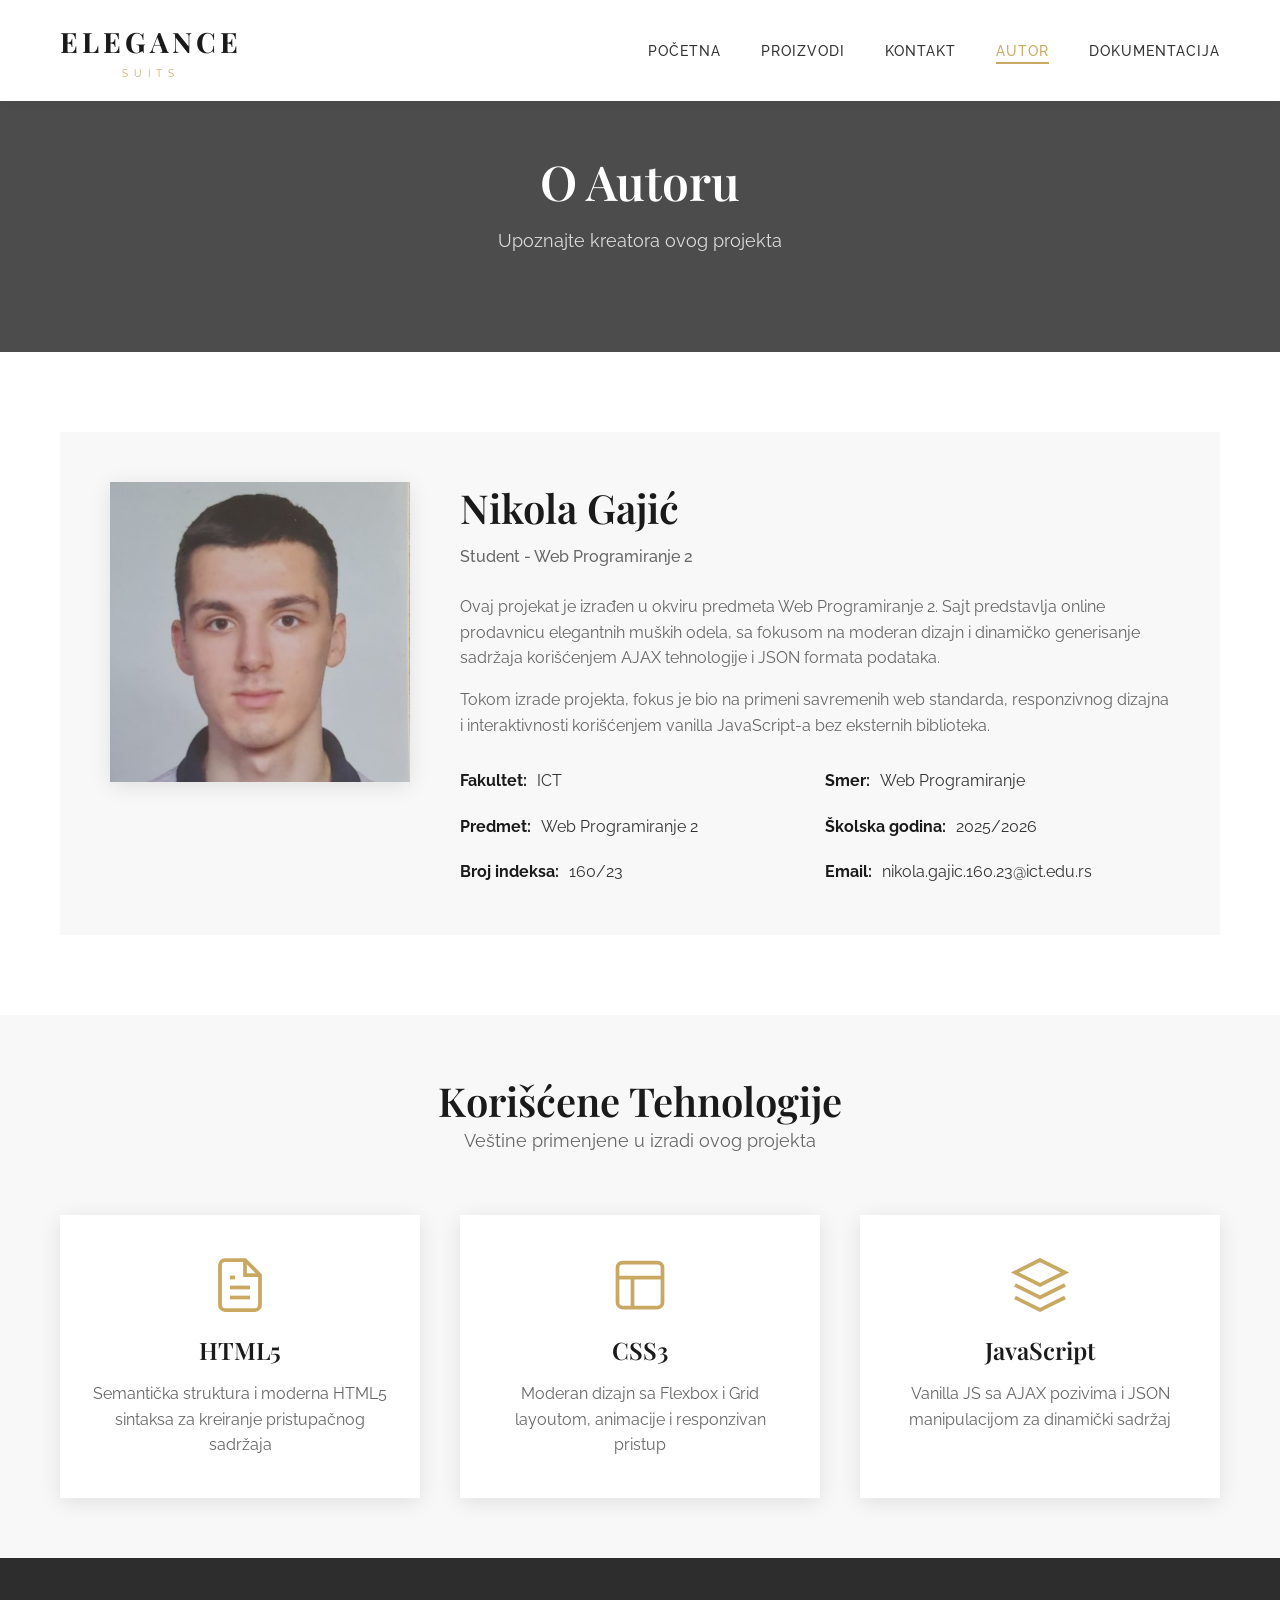
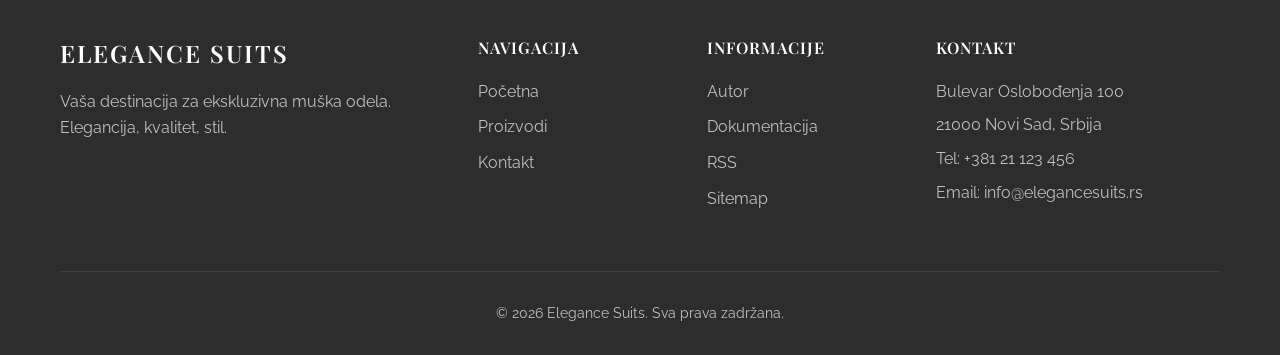
==== autor.html @ 9c0de13b "izmene linkova" ====
<!DOCTYPE html>
<html lang="sr">
<head>
    <meta charset="UTF-8">
    <meta name="viewport" content="width=device-width, initial-scale=1.0">
    <title>O Autoru | Elegance Suits</title>
    <link rel="stylesheet" href="assets/css/style.css">
    <link rel="preconnect" href="https://fonts.googleapis.com">
    <link rel="preconnect" href="https://fonts.gstatic.com" crossorigin>
    <link href="https://fonts.googleapis.com/css2?family=Playfair+Display:wght@400;500;600;700&family=Raleway:wght@300;400;500;600&display=swap" rel="stylesheet">
</head>
<body>
    <!-- Header -->
    <header class="header">
        <div class="container">
            <nav class="navbar">
                <a href="index.html" class="logo">
                    <span class="logo-text">ELEGANCE</span>
                    <span class="logo-subtext">SUITS</span>
                </a>
                <button class="nav-toggle" aria-label="Toggle navigation">
                    <span class="hamburger"></span>
                </button>
                <ul class="nav-menu">
                    <li><a href="https://ngbusiness.github.io/EleganceSuits/index.html" class="nav-link">Početna</a></li>
                    <li><a href="https://ngbusiness.github.io/EleganceSuits/proizvodi.html" class="nav-link">Proizvodi</a></li>
                    <li><a href="https://ngbusiness.github.io/EleganceSuits/kontakt.html" class="nav-link">Kontakt</a></li>
                    <li><a href="https://ngbusiness.github.io/EleganceSuits/autor.html" class="nav-link active">Autor</a></li>
                    <li><a href="Dokumentacija.pdf" class="nav-link">Dokumentacija</a></li>
                </ul>
            </nav>
        </div>
    </header>

    <!-- Page Header -->
    <section class="page-header">
        <h1>O Autoru</h1>
        <p>Upoznajte kreatora ovog projekta</p>
    </section>

    <!-- Author Section -->
    <section class="author-page">
        <div class="container">
            <div class="author-card">
                <div class="author-image">
                    <img src="assets/img/ng23.jpg" alt="Autor projekta">
                </div>
                <div class="author-info">
                    <h2>Nikola Gajić</h2>
                    <p class="author-title">Student - Web Programiranje 2</p>
                    
                    <p>Ovaj projekat je izrađen u okviru predmeta Web Programiranje 2. Sajt predstavlja online prodavnicu elegantnih muških odela, sa fokusom na moderan dizajn i dinamičko generisanje sadržaja korišćenjem AJAX tehnologije i JSON formata podataka.</p>
                    
                    <p>Tokom izrade projekta, fokus je bio na primeni savremenih web standarda, responzivnog dizajna i interaktivnosti korišćenjem vanilla JavaScript-a bez eksternih biblioteka.</p>
                    
                    <div class="author-details">
                        <div class="author-detail-item">
                            <strong>Fakultet:</strong>
                            <span>ICT</span>
                        </div>
                        <div class="author-detail-item">
                            <strong>Smer:</strong>
                            <span>Web Programiranje</span>
                        </div>
                        <div class="author-detail-item">
                            <strong>Predmet:</strong>
                            <span>Web Programiranje 2</span>
                        </div>
                        <div class="author-detail-item">
                            <strong>Školska godina:</strong>
                            <span>2025/2026</span>
                        </div>
                        <div class="author-detail-item">
                            <strong>Broj indeksa:</strong>
                            <span>160/23</span>
                        </div>
                        <div class="author-detail-item">
                            <strong>Email:</strong>
                            <span>nikola.gajic.160.23@ict.edu.rs</span>
                        </div>
                    </div>
                </div>
            </div>
        </div>
    </section>

    <!-- Skills Section -->
    <section class="features" style="padding: 60px 0;">
        <div class="container">
            <div class="section-header">
                <h2>Korišćene Tehnologije</h2>
                <p class="section-subtitle">Veštine primenjene u izradi ovog projekta</p>
            </div>
            <div class="features-grid">
                <div class="feature-card">
                    <div class="feature-icon">
                        <svg xmlns="http://www.w3.org/2000/svg" viewBox="0 0 24 24" fill="none" stroke="currentColor" stroke-width="1.5">
                            <path d="M14 2H6a2 2 0 0 0-2 2v16a2 2 0 0 0 2 2h12a2 2 0 0 0 2-2V8z"></path>
                            <polyline points="14 2 14 8 20 8"></polyline>
                            <line x1="16" y1="13" x2="8" y2="13"></line>
                            <line x1="16" y1="17" x2="8" y2="17"></line>
                            <polyline points="10 9 9 9 8 9"></polyline>
                        </svg>
                    </div>
                    <h3>HTML5</h3>
                    <p>Semantička struktura i moderna HTML5 sintaksa za kreiranje pristupačnog sadržaja</p>
                </div>
                <div class="feature-card">
                    <div class="feature-icon">
                        <svg xmlns="http://www.w3.org/2000/svg" viewBox="0 0 24 24" fill="none" stroke="currentColor" stroke-width="1.5">
                            <rect x="3" y="3" width="18" height="18" rx="2" ry="2"></rect>
                            <line x1="3" y1="9" x2="21" y2="9"></line>
                            <line x1="9" y1="21" x2="9" y2="9"></line>
                        </svg>
                    </div>
                    <h3>CSS3</h3>
                    <p>Moderan dizajn sa Flexbox i Grid layoutom, animacije i responzivan pristup</p>
                </div>
                <div class="feature-card">
                    <div class="feature-icon">
                        <svg xmlns="http://www.w3.org/2000/svg" viewBox="0 0 24 24" fill="none" stroke="currentColor" stroke-width="1.5">
                            <polygon points="12 2 2 7 12 12 22 7 12 2"></polygon>
                            <polyline points="2 17 12 22 22 17"></polyline>
                            <polyline points="2 12 12 17 22 12"></polyline>
                        </svg>
                    </div>
                    <h3>JavaScript</h3>
                    <p>Vanilla JS sa AJAX pozivima i JSON manipulacijom za dinamički sadržaj</p>
                </div>
            </div>
        </div>
    </section>

    <!-- Footer -->
    <footer class="footer">
        <div class="container">
            <div class="footer-grid">
                <div class="footer-col">
                    <h3 class="footer-logo">ELEGANCE SUITS</h3>
                    <p>Vaša destinacija za ekskluzivna muška odela. Elegancija, kvalitet, stil.</p>
                </div>
                <div class="footer-col">
                    <h4>Navigacija</h4>
                    <ul>
                        <li><a href="https://ngbusiness.github.io/EleganceSuits/index.html">Početna</a></li>
                        <li><a href="https://ngbusiness.github.io/EleganceSuits/proizvodi.html">Proizvodi</a></li>
                        <li><a href="https://ngbusiness.github.io/EleganceSuits/kontakt.html">Kontakt</a></li>
                    </ul>
                </div>
                <div class="footer-col">
                    <h4>Informacije</h4>
                    <ul>
                        <li><a href="https://ngbusiness.github.io/EleganceSuits/autor.html">Autor</a></li>
                        <li><a href="Dokumentacija.pdf">Dokumentacija</a></li>
                        <li><a href="https://ngbusiness.github.io/EleganceSuits/rss.xml">RSS</a></li>
                        <li><a href="https://ngbusiness.github.io/EleganceSuits/sitemap.xml">Sitemap</a></li>
                    </ul>
                </div>
                <div class="footer-col">
                    <h4>Kontakt</h4>
                    <p>Bulevar Oslobođenja 100</p>
                    <p>21000 Novi Sad, Srbija</p>
                    <p>Tel: +381 21 123 456</p>
                    <p>Email: info@elegancesuits.rs</p>
                </div>
            </div>
            <div class="footer-bottom">
                <p>&copy; 2026 Elegance Suits. Sva prava zadržana.</p>
            </div>
        </div>
    </footer>

    <script src="js/main.js"></script>
</body>
</html>
---- assets/css/style.css ----
/* CSS promenljive */
:root {
    --color-primary: #1a1a1a;
    --color-secondary: #2d2d2d;
    --color-accent: #c9a961;
    --color-accent-dark: #b8943d;
    --color-text: #333333;
    --color-text-light: #666666;
    --color-white: #ffffff;
    --color-light: #f8f8f8;
    --color-border: #e5e5e5;
    
    --font-heading: 'Playfair Display', serif;
    --font-body: 'Raleway', sans-serif;
    
    --transition: all 0.3s ease;
    --shadow: 0 4px 20px rgba(0, 0, 0, 0.1);
    --shadow-hover: 0 8px 30px rgba(0, 0, 0, 0.15);
}
/* cistac */
* {
    margin: 0;
    padding: 0;
    box-sizing: border-box;
}

html {
    scroll-behavior: smooth;
}

body {
    font-family: var(--font-body);
    font-size: 16px;
    line-height: 1.6;
    color: var(--color-text);
    background-color: var(--color-white);
}

a {
    text-decoration: none;
    color: inherit;
    transition: var(--transition);
}

ul {
    list-style: none;
}

img {
    max-width: 100%;
    height: auto;
    display: block;
}

.container {
    max-width: 1200px;
    margin: 0 auto;
    padding: 0 20px;
}

/* Tipografija */
h1, h2, h3, h4, h5, h6 {
    font-family: var(--font-heading);
    font-weight: 600;
    line-height: 1.3;
    color: var(--color-primary);
}

h1 { font-size: 3rem; }
h2 { font-size: 2.5rem; }
h3 { font-size: 1.5rem; }
h4 { font-size: 1.25rem; }

p {
    margin-bottom: 1rem;
}

.text-center {
    text-align: center;
}

/* Dugmad */
.btn {
    display: inline-block;
    padding: 14px 32px;
    font-family: var(--font-body);
    font-size: 0.875rem;
    font-weight: 500;
    text-transform: uppercase;
    letter-spacing: 1.5px;
    border: none;
    cursor: pointer;
    transition: var(--transition);
}

.btn-primary {
    background-color: var(--color-accent);
    color: var(--color-primary);
}

.btn-primary:hover {
    background-color: var(--color-accent-dark);
}

.btn-outline {
    background-color: transparent;
    color: var(--color-primary);
    border: 2px solid var(--color-primary);
}

.btn-outline:hover {
    background-color: var(--color-primary);
    color: var(--color-white);
}

.btn-white {
    background-color: var(--color-white);
    color: var(--color-primary);
}

.btn-white:hover {
    background-color: var(--color-light);
}

/* 
   HEADER i Navigacija
 */
.header {
    position: fixed;
    top: 0;
    left: 0;
    right: 0;
    z-index: 1000;
    background-color: var(--color-white);
    box-shadow: 0 2px 10px rgba(0, 0, 0, 0.05);
}

.navbar {
    display: flex;
    justify-content: space-between;
    align-items: center;
    padding: 20px 0;
}

.logo {
    display: flex;
    flex-direction: column;
    align-items: center;
}

.logo-text {
    font-family: var(--font-heading);
    font-size: 1.75rem;
    font-weight: 700;
    color: var(--color-primary);
    letter-spacing: 4px;
}

.logo-subtext {
    font-size: 0.65rem;
    letter-spacing: 6px;
    color: var(--color-accent);
    text-transform: uppercase;
}

.nav-menu {
    display: flex;
    gap: 40px;
}

.nav-link {
    font-size: 0.875rem;
    font-weight: 500;
    text-transform: uppercase;
    letter-spacing: 1px;
    color: var(--color-text);
    position: relative;
}

.nav-link::after {
    content: '';
    position: absolute;
    bottom: -5px;
    left: 0;
    width: 0;
    height: 2px;
    background-color: var(--color-accent);
    transition: var(--transition);
}

.nav-link:hover::after,
.nav-link.active::after {
    width: 100%;
}

.nav-link:hover,
.nav-link.active {
    color: var(--color-accent);
}

.nav-toggle {
    display: none;
    background: none;
    border: none;
    cursor: pointer;
    padding: 10px;
}

.hamburger {
    display: block;
    width: 25px;
    height: 2px;
    background-color: var(--color-primary);
    position: relative;
}

.hamburger::before,
.hamburger::after {
    content: '';
    position: absolute;
    width: 25px;
    height: 2px;
    background-color: var(--color-primary);
    left: 0;
    transition: var(--transition);
}

.hamburger::before {
    top: -8px;
}

.hamburger::after {
    bottom: -8px;
}

/* 
   HERO sekcija
*/
.hero {
    height: 100vh;
    min-height: 600px;
    display: flex;
    align-items: center;
    justify-content: center;
    text-align: center;
    position: relative;
    background: url('https://images.unsplash.com/photo-1507679799987-c73779587ccf?w=1920&h=1080&fit=crop') center/cover no-repeat;
}

.hero-overlay {
    position: absolute;
    top: 0;
    left: 0;
    right: 0;
    bottom: 0;
    background: linear-gradient(to bottom, rgba(0, 0, 0, 0.5), rgba(0, 0, 0, 0.7));
}

.hero-content {
    position: relative;
    z-index: 1;
    max-width: 800px;
    padding: 0 20px;
}

.hero-title {
    font-size: 4rem;
    color: var(--color-white);
    margin-bottom: 20px;
    text-shadow: 2px 2px 4px rgba(0, 0, 0, 0.3);
}

.hero-subtitle {
    font-size: 1.25rem;
    color: rgba(255, 255, 255, 0.9);
    margin-bottom: 40px;
    font-weight: 300;
}

/* 
   Ponuda sekcija
*/
.features {
    padding: 80px 0;
    background-color: var(--color-light);
}

.features-grid {
    display: grid;
    grid-template-columns: repeat(3, 1fr);
    gap: 40px;
}

.feature-card {
    text-align: center;
    padding: 40px 30px;
    background-color: var(--color-white);
    box-shadow: var(--shadow);
    transition: var(--transition);
}

.feature-card:hover {
    transform: translateY(-10px);
    box-shadow: var(--shadow-hover);
}

.feature-icon {
    width: 60px;
    height: 60px;
    margin: 0 auto 20px;
    color: var(--color-accent);
}

.feature-icon svg {
    width: 100%;
    height: 100%;
}

.feature-card h3 {
    margin-bottom: 15px;
}

.feature-card p {
    color: var(--color-text-light);
    margin-bottom: 0;
}

/* 
   Headeri sekcije
*/
.section-header {
    text-align: center;
    margin-bottom: 60px;
}

.section-title {
    margin-bottom: 15px;
}

.section-subtitle {
    color: var(--color-text-light);
    font-size: 1.1rem;
}

/* 
   Sekcija proizvoda
 */
.featured-products {
    padding: 100px 0;
}

.products-grid {
    display: grid;
    grid-template-columns: repeat(4, 1fr);
    gap: 30px;
    margin-bottom: 50px;
}

.product-card {
    background-color: var(--color-white);
    box-shadow: var(--shadow);
    transition: var(--transition);
    overflow: hidden;
}

.product-card:hover {
    transform: translateY(-5px);
    box-shadow: var(--shadow-hover);
}

.product-image {
    position: relative;
    overflow: hidden;
    aspect-ratio: 3/4;
}

.product-image img {
    width: 100%;
    height: 100%;
    object-fit: cover;
    transition: var(--transition);
}

.product-card:hover .product-image img {
    transform: scale(1.05);
}

.product-badge {
    position: absolute;
    top: 15px;
    left: 15px;
    background-color: var(--color-accent);
    color: var(--color-primary);
    padding: 5px 12px;
    font-size: 0.75rem;
    font-weight: 600;
    text-transform: uppercase;
    letter-spacing: 1px;
}

.product-info {
    padding: 20px;
    text-align: center;
}

.product-name {
    font-size: 1.1rem;
    margin-bottom: 10px;
}

.product-price {
    font-size: 1.25rem;
    font-weight: 600;
    color: var(--color-accent-dark);
}

.product-price .old-price {
    text-decoration: line-through;
    color: var(--color-text-light);
    font-size: 1rem;
    margin-right: 10px;
}

/* 
   O nama sekcija
 */
.about-section {
    padding: 100px 0;
    background-color: var(--color-light);
}

.about-grid {
    display: grid;
    grid-template-columns: 1fr 1fr;
    gap: 60px;
    align-items: center;
}

.about-image img {
    box-shadow: var(--shadow);
}

.about-content h2 {
    margin-bottom: 25px;
}

.about-content p {
    color: var(--color-text-light);
}

.about-list {
    margin-top: 25px;
}

.about-list li {
    position: relative;
    padding-left: 25px;
    margin-bottom: 12px;
    color: var(--color-text);
}

.about-list li::before {
    content: '';
    position: absolute;
    left: 0;
    top: 8px;
    width: 10px;
    height: 10px;
    background-color: var(--color-accent);
}

/* 
   Novine sekcija 
 */
.newsletter {
    padding: 80px 0;
    background-color: var(--color-primary);
    text-align: center;
}

.newsletter-content h2 {
    color: var(--color-white);
    margin-bottom: 15px;
}

.newsletter-content p {
    color: rgba(255, 255, 255, 0.8);
    margin-bottom: 30px;
}

.newsletter-form {
    display: flex;
    justify-content: center;
    gap: 15px;
    max-width: 500px;
    margin: 0 auto;
}

.newsletter-form input {
    flex: 1;
    padding: 14px 20px;
    border: none;
    font-family: var(--font-body);
    font-size: 0.9rem;
}

.newsletter-form input:focus {
    outline: 2px solid var(--color-accent);
}

/* 
   FOOTER
 */
.footer {
    background-color: var(--color-secondary);
    padding: 80px 0 30px;
    color: rgba(255, 255, 255, 0.7);
}

.footer-grid {
    display: grid;
    grid-template-columns: 2fr 1fr 1fr 1.5fr;
    gap: 40px;
    margin-bottom: 50px;
}

.footer-logo {
    font-family: var(--font-heading);
    font-size: 1.5rem;
    color: var(--color-white);
    margin-bottom: 20px;
    letter-spacing: 2px;
}

.footer-col h4 {
    color: var(--color-white);
    margin-bottom: 20px;
    font-size: 1rem;
    text-transform: uppercase;
    letter-spacing: 1px;
}

.footer-col ul li {
    margin-bottom: 10px;
}

.footer-col ul li a:hover {
    color: var(--color-accent);
}

.footer-col p {
    margin-bottom: 8px;
}

.footer-bottom {
    border-top: 1px solid rgba(255, 255, 255, 0.1);
    padding-top: 30px;
    text-align: center;
}

.footer-bottom p {
    margin-bottom: 0;
    font-size: 0.875rem;
}

/* 
   Stranica proizvodi
    */
.page-header {
    padding: 150px 0 80px;
    background: linear-gradient(to bottom, rgba(0, 0, 0, 0.7), rgba(0, 0, 0, 0.7)),
                url('https://images.unsplash.com/photo-1593030761757-71fae45fa0e7?w=1920&h=600&fit=crop') center/cover no-repeat;
    text-align: center;
}

.page-header h1 {
    color: var(--color-white);
    margin-bottom: 15px;
}

.page-header p {
    color: rgba(255, 255, 255, 0.8);
    font-size: 1.1rem;
}

.products-page {
    padding: 80px 0;
}

/* Filter sekcija */
.filter-section {
    margin-bottom: 50px;
    padding: 30px;
    background-color: var(--color-light);
    display: flex;
    justify-content: space-between;
    align-items: center;
    flex-wrap: wrap;
    gap: 20px;
}

.filter-group {
    display: flex;
    align-items: center;
    gap: 15px;
}

.filter-group label {
    font-weight: 500;
    color: var(--color-text);
}

.filter-group select {
    padding: 10px 20px;
    border: 1px solid var(--color-border);
    font-family: var(--font-body);
    font-size: 0.9rem;
    background-color: var(--color-white);
    cursor: pointer;
}

.filter-group select:focus {
    outline: 2px solid var(--color-accent);
}

.search-box {
    display: flex;
    gap: 10px;
}

.search-box input {
    padding: 10px 20px;
    border: 1px solid var(--color-border);
    font-family: var(--font-body);
    font-size: 0.9rem;
    min-width: 250px;
}

.search-box input:focus {
    outline: 2px solid var(--color-accent);
}

.search-box button {
    padding: 10px 20px;
    background-color: var(--color-primary);
    color: var(--color-white);
    border: none;
    cursor: pointer;
    transition: var(--transition);
}

.search-box button:hover {
    background-color: var(--color-accent);
    color: var(--color-primary);
}

.all-products-grid {
    display: grid;
    grid-template-columns: repeat(4, 1fr);
    gap: 30px;
}

/* Ucitavanje */
.loading {
    text-align: center;
    padding: 60px 0;
}

.spinner {
    width: 50px;
    height: 50px;
    border: 3px solid var(--color-border);
    border-top-color: var(--color-accent);
    border-radius: 50%;
    animation: spin 1s linear infinite;
    margin: 0 auto 20px;
}

@keyframes spin {
    to { transform: rotate(360deg); }
}

/* 
   Kontakt strana
*/
.contact-page {
    padding: 80px 0;
}

.contact-grid {
    display: grid;
    grid-template-columns: 1fr 1fr;
    gap: 60px;
}

.contact-info h2 {
    margin-bottom: 25px;
}

.contact-info p {
    color: var(--color-text-light);
    margin-bottom: 30px;
}

.contact-details {
    margin-top: 30px;
}

.contact-item {
    display: flex;
    align-items: flex-start;
    gap: 20px;
    margin-bottom: 25px;
}

.contact-item-icon {
    width: 50px;
    height: 50px;
    background-color: var(--color-accent);
    display: flex;
    align-items: center;
    justify-content: center;
    flex-shrink: 0;
}

.contact-item-icon svg {
    width: 24px;
    height: 24px;
    color: var(--color-primary);
}

.contact-item-text h4 {
    margin-bottom: 5px;
}

.contact-item-text p {
    color: var(--color-text-light);
    margin-bottom: 0;
}

.contact-form {
    background-color: var(--color-light);
    padding: 40px;
}

.contact-form h3 {
    margin-bottom: 30px;
}

.form-group {
    margin-bottom: 20px;
}

.form-group label {
    display: block;
    margin-bottom: 8px;
    font-weight: 500;
}

.form-group input,
.form-group textarea,
.form-group select {
    width: 100%;
    padding: 14px 18px;
    border: 1px solid var(--color-border);
    font-family: var(--font-body);
    font-size: 0.95rem;
    transition: var(--transition);
}

.form-group input:focus,
.form-group textarea:focus,
.form-group select:focus {
    outline: none;
    border-color: var(--color-accent);
}

.form-group textarea {
    resize: vertical;
    min-height: 150px;
}

.form-message {
    padding: 15px;
    margin-top: 20px;
    text-align: center;
    display: none;
}

.form-message.success {
    display: block;
    background-color: #d4edda;
    color: #155724;
    border: 1px solid #c3e6cb;
}

.form-message.error {
    display: block;
    background-color: #f8d7da;
    color: #721c24;
    border: 1px solid #f5c6cb;
}

/* 
   O autoru
*/
.author-page {
    padding: 80px 0;
}

.author-card {
    display: grid;
    grid-template-columns: 300px 1fr;
    gap: 50px;
    align-items: start;
    background-color: var(--color-light);
    padding: 50px;
}

.author-image img {
    width: 100%;
    box-shadow: var(--shadow);
}

.author-info h2 {
    margin-bottom: 10px;
}

.author-title {
    color: var(--color-accent-dark);
    font-weight: 500;
    margin-bottom: 25px;
}

.author-info p {
    color: var(--color-text-light);
}

.author-details {
    margin-top: 30px;
    display: grid;
    grid-template-columns: repeat(2, 1fr);
    gap: 20px;
}

.author-detail-item {
    display: flex;
    align-items: center;
    gap: 10px;
}

.author-detail-item strong {
    color: var(--color-primary);
}



/* ========================================
   RESPONSIVE DESIGN
   ======================================== */
@media (max-width: 1024px) {
    .products-grid,
    .all-products-grid {
        grid-template-columns: repeat(3, 1fr);
    }
    
    .footer-grid {
        grid-template-columns: repeat(2, 1fr);
    }
}

@media (max-width: 768px) {
    h1 { font-size: 2.5rem; }
    h2 { font-size: 2rem; }
    
    .nav-toggle {
        display: block;
    }
    
    .nav-menu {
        position: fixed;
        top: 80px;
        left: 0;
        right: 0;
        background-color: var(--color-white);
        flex-direction: column;
        align-items: center;
        padding: 30px 0;
        gap: 20px;
        box-shadow: var(--shadow);
        transform: translateY(-150%);
        transition: var(--transition);
    }
    
    .nav-menu.active {
        transform: translateY(0);
    }
    
    .hero-title {
        font-size: 2.5rem;
    }
    
    .features-grid {
        grid-template-columns: 1fr;
    }
    
    .products-grid,
    .all-products-grid {
        grid-template-columns: repeat(2, 1fr);
    }
    
    .about-grid,
    .contact-grid {
        grid-template-columns: 1fr;
    }
    
    .about-image {
        order: -1;
    }
    
    .filter-section {
        flex-direction: column;
        align-items: stretch;
    }
    
    .search-box {
        flex-direction: column;
    }
    
    .search-box input {
        min-width: auto;
    }
    
    .author-card {
        grid-template-columns: 1fr;
        text-align: center;
    }
    
    .author-image {
        max-width: 250px;
        margin: 0 auto;
    }
    
    .author-details {
        grid-template-columns: 1fr;
    }
    
    .tech-grid {
        grid-template-columns: 1fr;
    }
}

@media (max-width: 480px) {
    .products-grid,
    .all-products-grid {
        grid-template-columns: 1fr;
    }
    
    .newsletter-form {
        flex-direction: column;
    }
    
    .footer-grid {
        grid-template-columns: 1fr;
    }
}
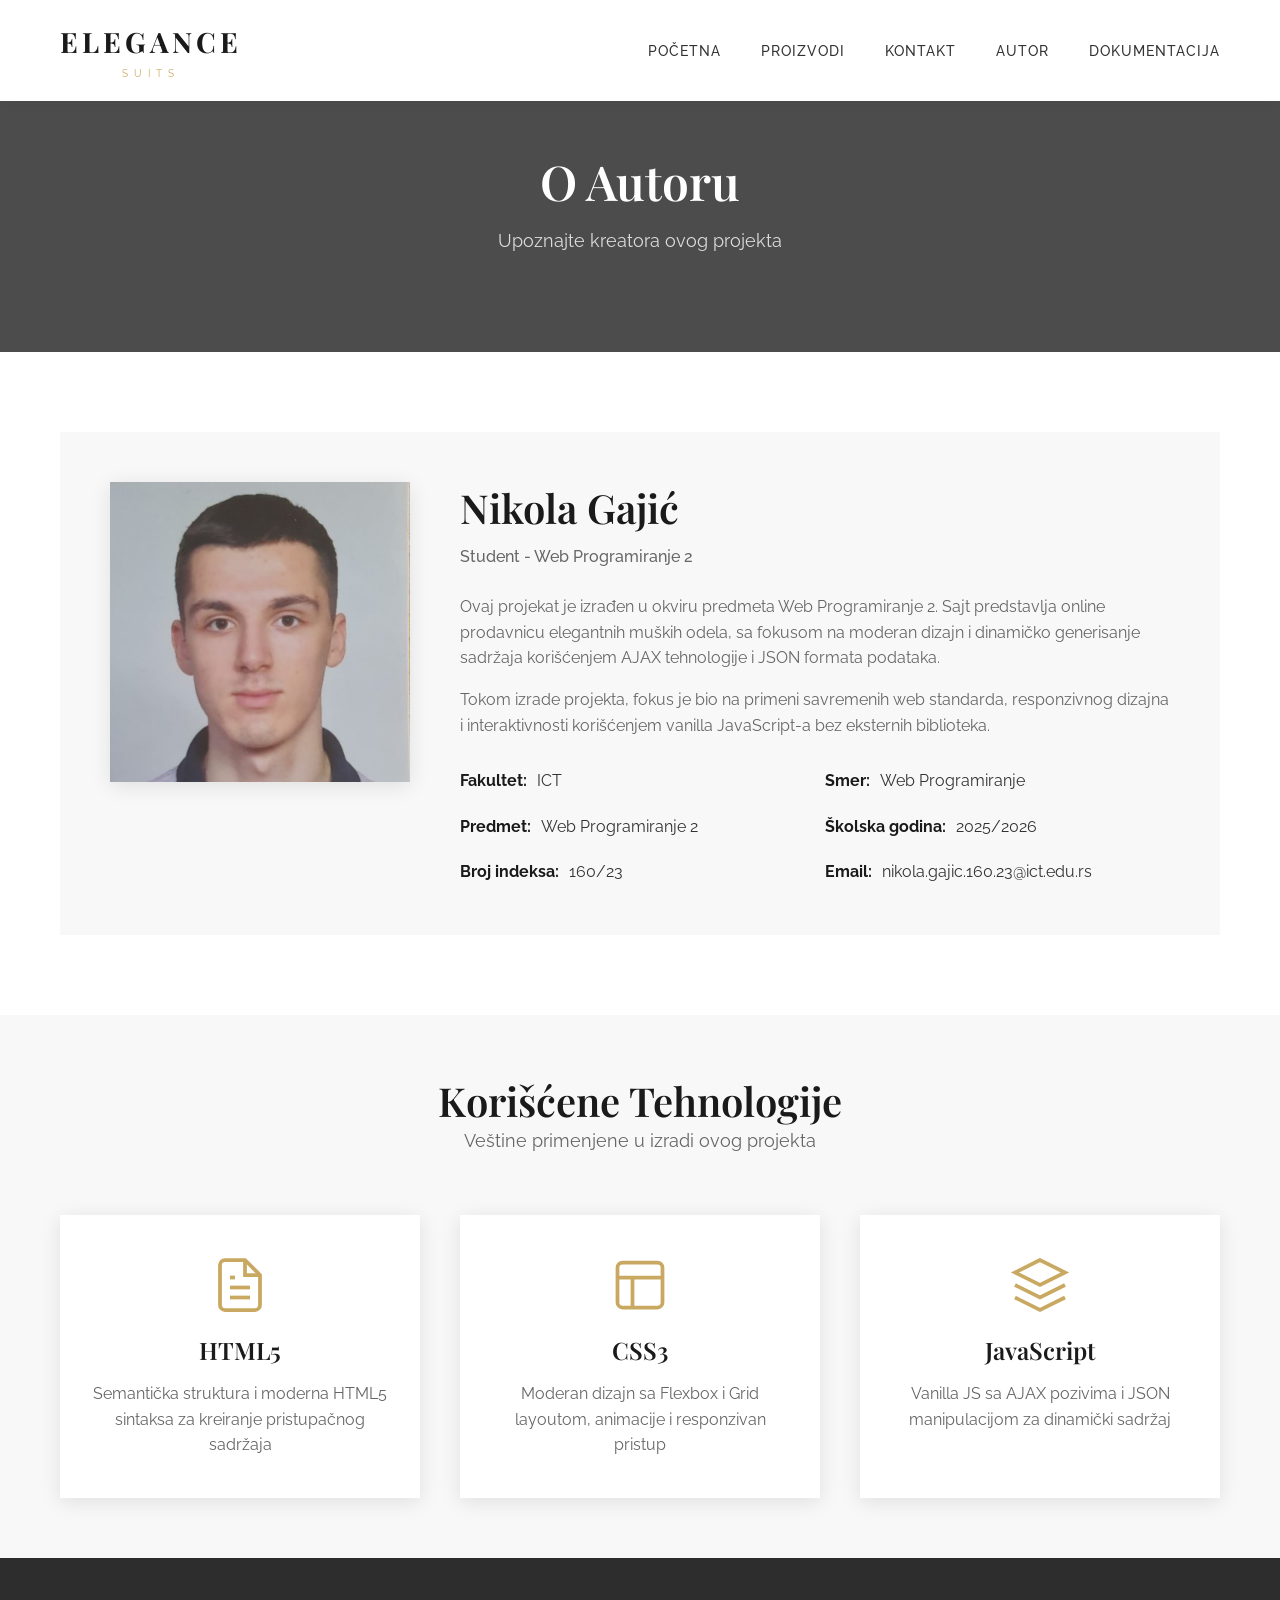
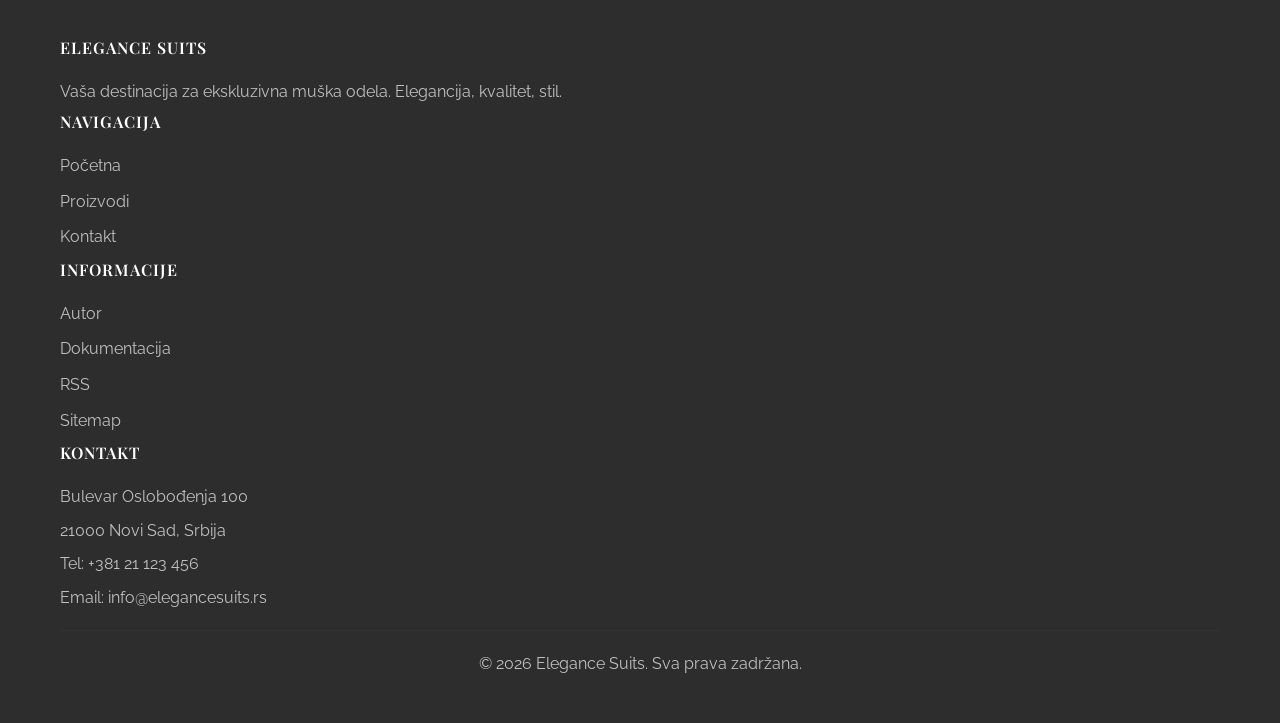
==== commit caae6b0a: "promene" ====
--- a/autor.html
+++ b/autor.html
@@ -22,11 +22,6 @@
                     <span class="hamburger"></span>
                 </button>
                 <ul class="nav-menu">
-                    <li><a href="https://ngbusiness.github.io/EleganceSuits/index.html" class="nav-link">Početna</a></li>
-                    <li><a href="https://ngbusiness.github.io/EleganceSuits/proizvodi.html" class="nav-link">Proizvodi</a></li>
-                    <li><a href="https://ngbusiness.github.io/EleganceSuits/kontakt.html" class="nav-link">Kontakt</a></li>
-                    <li><a href="https://ngbusiness.github.io/EleganceSuits/autor.html" class="nav-link active">Autor</a></li>
-                    <li><a href="Dokumentacija.pdf" class="nav-link">Dokumentacija</a></li>
                 </ul>
             </nav>
         </div>
@@ -136,36 +131,15 @@
         <div class="container">
             <div class="footer-grid">
                 <div class="footer-col">
-                    <h3 class="footer-logo">ELEGANCE SUITS</h3>
-                    <p>Vaša destinacija za ekskluzivna muška odela. Elegancija, kvalitet, stil.</p>
+                    <h4>Navigacija</h4>
+                <ul></ul>
                 </div>
-                <div class="footer-col">
-                    <h4>Navigacija</h4>
-                    <ul>
-                        <li><a href="https://ngbusiness.github.io/EleganceSuits/index.html">Početna</a></li>
-                        <li><a href="https://ngbusiness.github.io/EleganceSuits/proizvodi.html">Proizvodi</a></li>
-                        <li><a href="https://ngbusiness.github.io/EleganceSuits/kontakt.html">Kontakt</a></li>
-                    </ul>
-                </div>
-                <div class="footer-col">
-                    <h4>Informacije</h4>
-                    <ul>
-                        <li><a href="https://ngbusiness.github.io/EleganceSuits/autor.html">Autor</a></li>
-                        <li><a href="Dokumentacija.pdf">Dokumentacija</a></li>
-                        <li><a href="https://ngbusiness.github.io/EleganceSuits/rss.xml">RSS</a></li>
-                        <li><a href="https://ngbusiness.github.io/EleganceSuits/sitemap.xml">Sitemap</a></li>
-                    </ul>
-                </div>
-                <div class="footer-col">
-                    <h4>Kontakt</h4>
-                    <p>Bulevar Oslobođenja 100</p>
-                    <p>21000 Novi Sad, Srbija</p>
-                    <p>Tel: +381 21 123 456</p>
-                    <p>Email: info@elegancesuits.rs</p>
-                </div>
+            <div class="footer-col">
+                <h4>Informacije</h4>
+                <ul></ul>
             </div>
-            <div class="footer-bottom">
-                <p>&copy; 2026 Elegance Suits. Sva prava zadržana.</p>
+            <div class="footer-col">
+            </div>
             </div>
         </div>
     </footer>
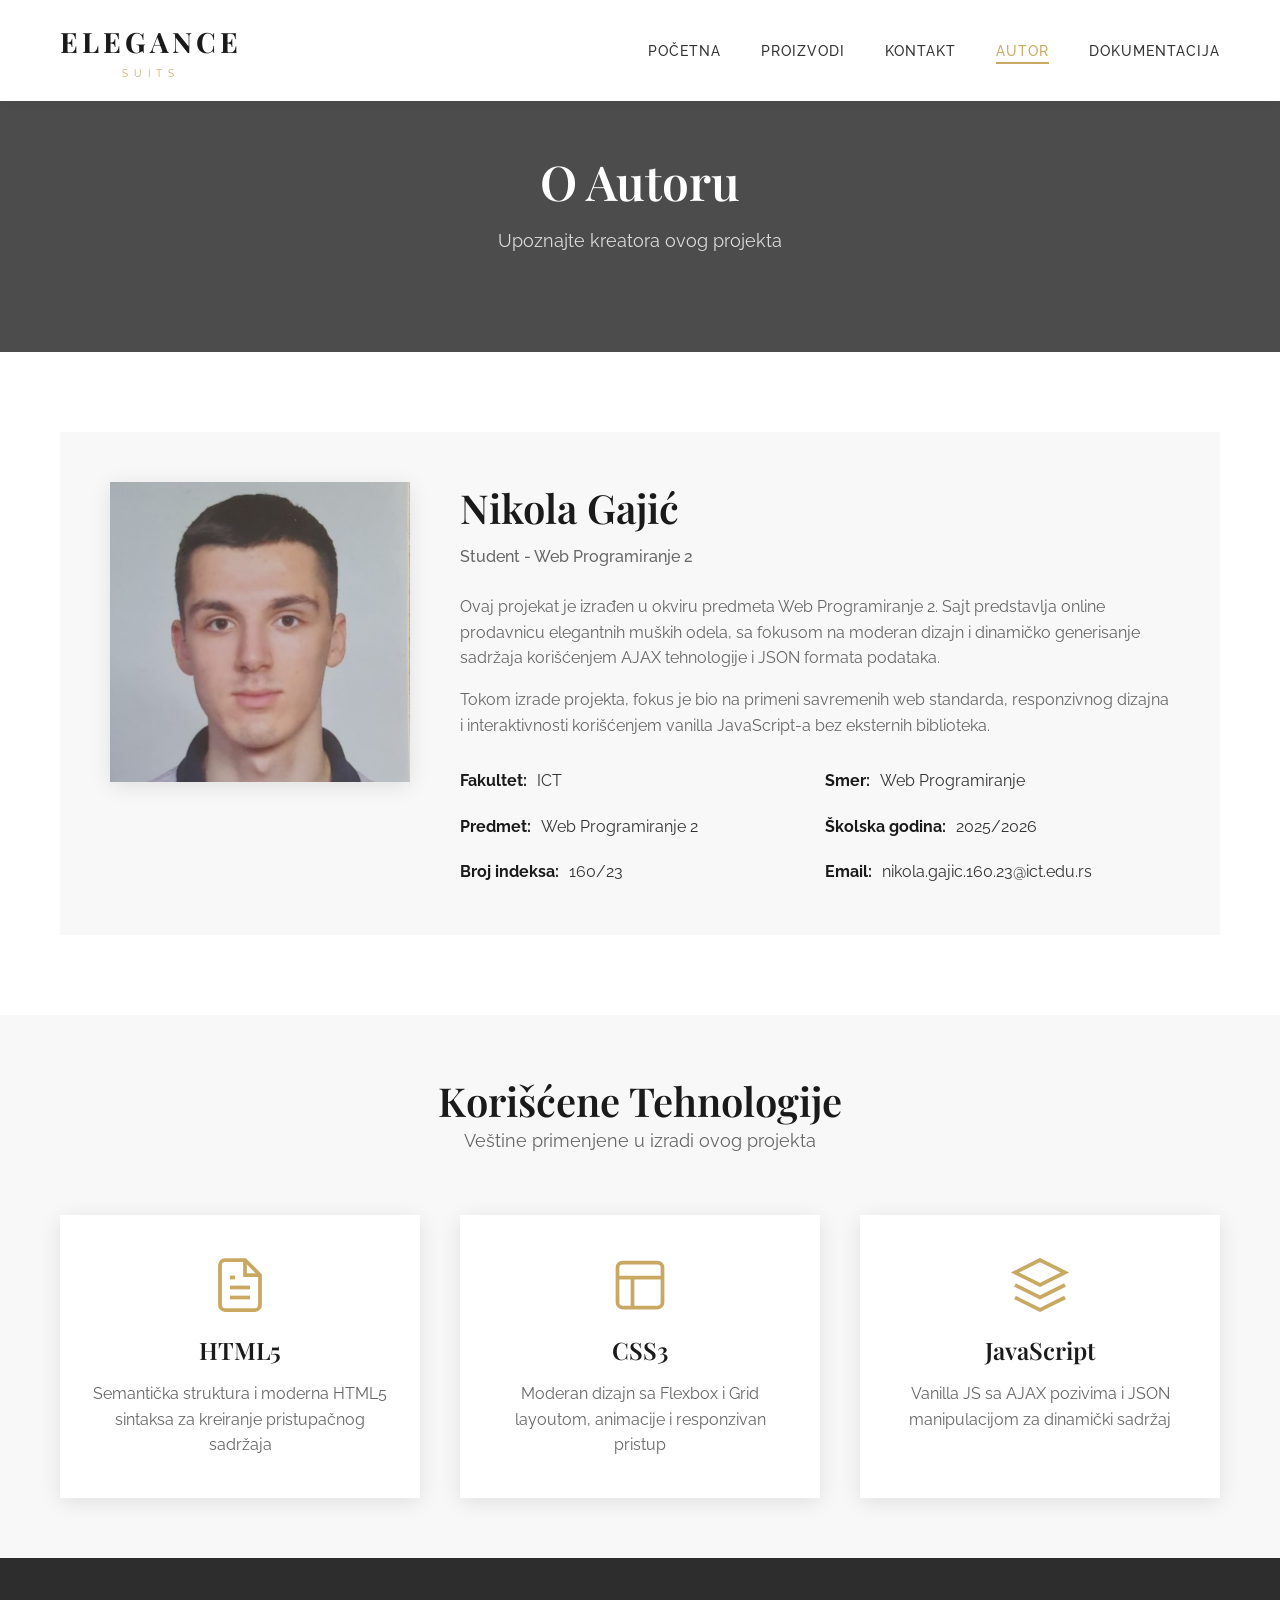
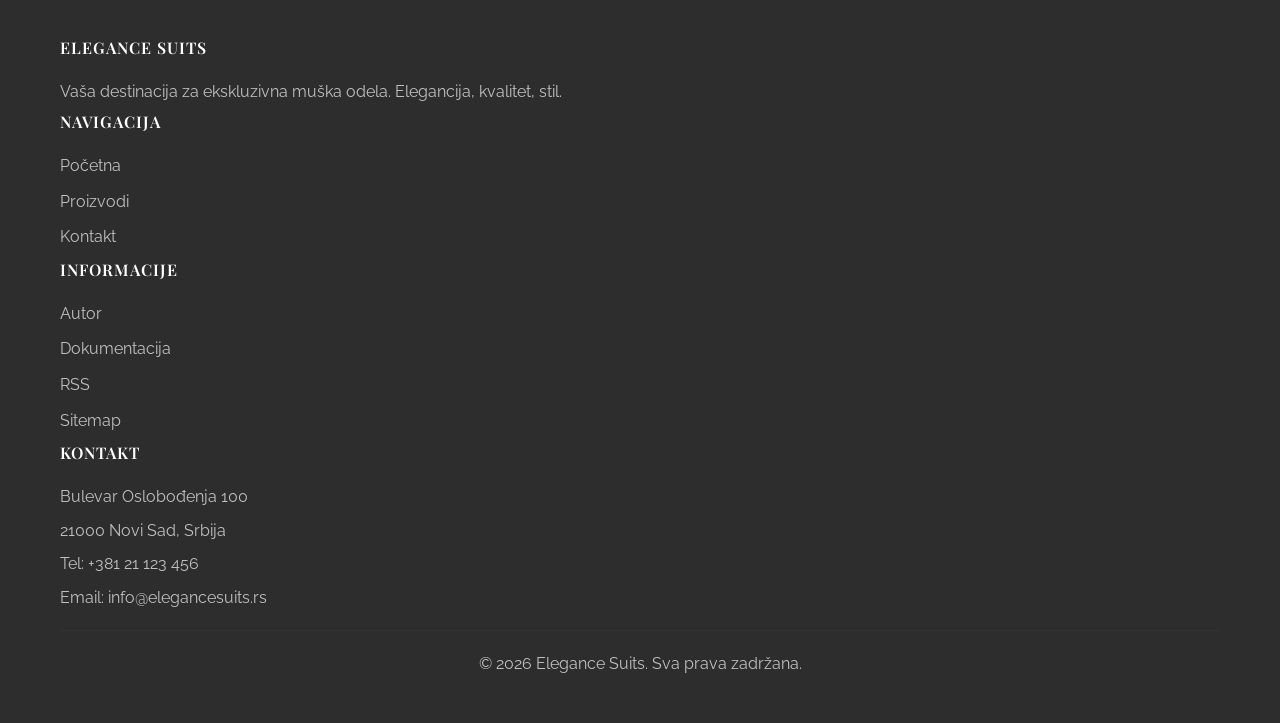
==== commit 67e608f8: "footeeeeeeer" ====
--- a/autor.html
+++ b/autor.html
@@ -130,16 +130,25 @@
     <footer class="footer">
         <div class="container">
             <div class="footer-grid">
+                <div class="footer-col" id="footer-about">
+                    </div>
+
                 <div class="footer-col">
                     <h4>Navigacija</h4>
-                <ul></ul>
+                    <ul id="footer-nav"></ul>
                 </div>
-            <div class="footer-col">
-                <h4>Informacije</h4>
-                <ul></ul>
+
+                <div class="footer-col">
+                    <h4>Informacije</h4>
+                    <ul id="footer-info"></ul>
+                </div>
+
+                <div class="footer-col" id="footer-contact">
+                    </div>
             </div>
-            <div class="footer-col">
-            </div>
+
+            <div class="footer-bottom">
+                <p id="copyright-text"></p>
             </div>
         </div>
     </footer>
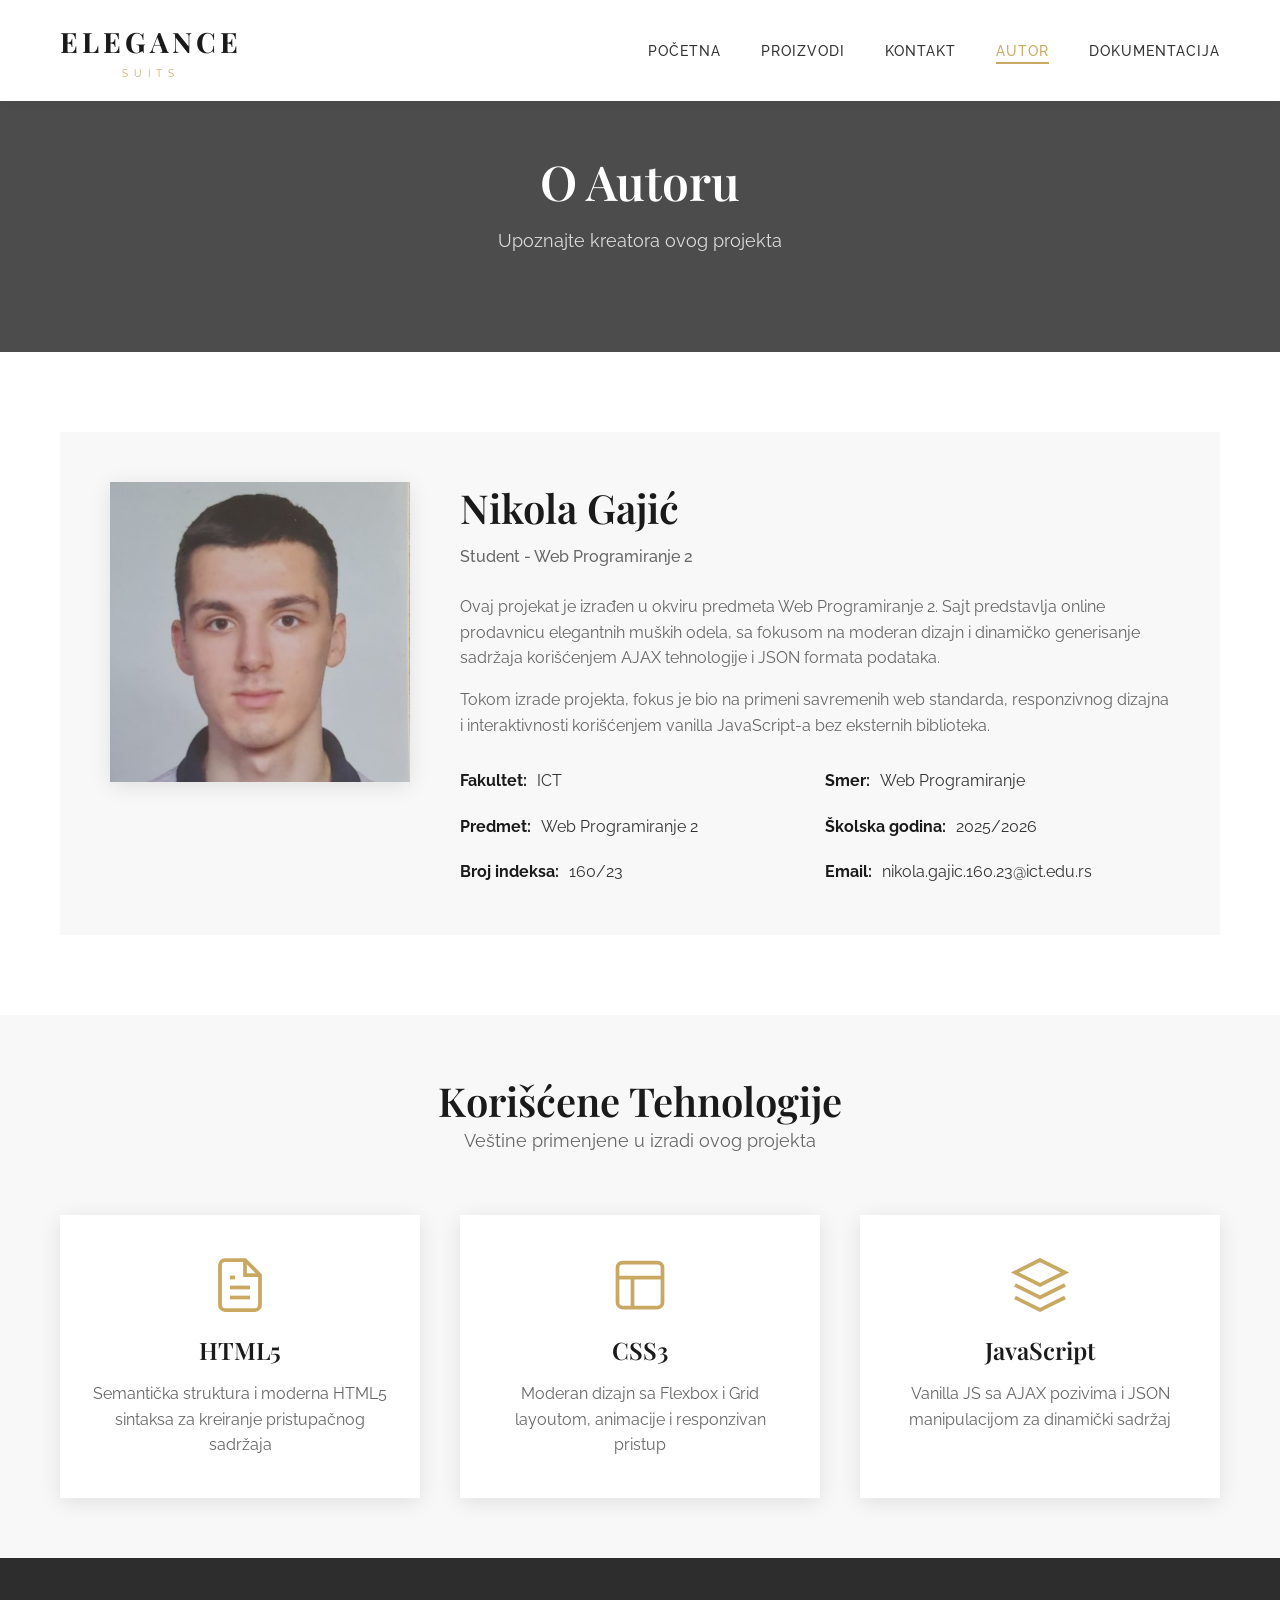
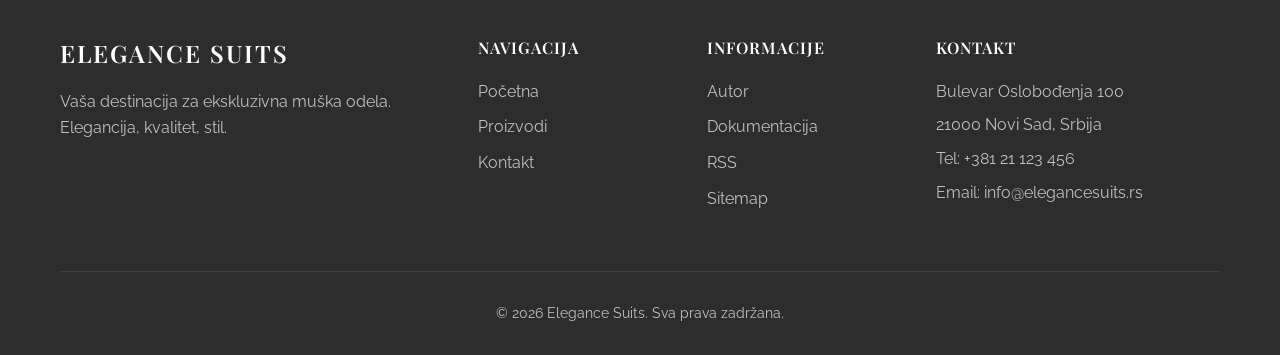
==== commit 90592807: "foooooter" ====
--- a/autor.html
+++ b/autor.html
@@ -128,29 +128,11 @@
 
     <!-- Footer -->
     <footer class="footer">
-        <div class="container">
-            <div class="footer-grid">
-                <div class="footer-col" id="footer-about">
-                    </div>
-
-                <div class="footer-col">
-                    <h4>Navigacija</h4>
-                    <ul id="footer-nav"></ul>
-                </div>
-
-                <div class="footer-col">
-                    <h4>Informacije</h4>
-                    <ul id="footer-info"></ul>
-                </div>
-
-                <div class="footer-col" id="footer-contact">
-                    </div>
-            </div>
-
-            <div class="footer-bottom">
-                <p id="copyright-text"></p>
-            </div>
-        </div>
+    <div class="container">
+        <div class="footer-grid" id="footer-main-grid"></div>
+        
+        <div class="footer-bottom" id="footer-copy-space"></div>
+    </div>
     </footer>
 
     <script src="js/main.js"></script>
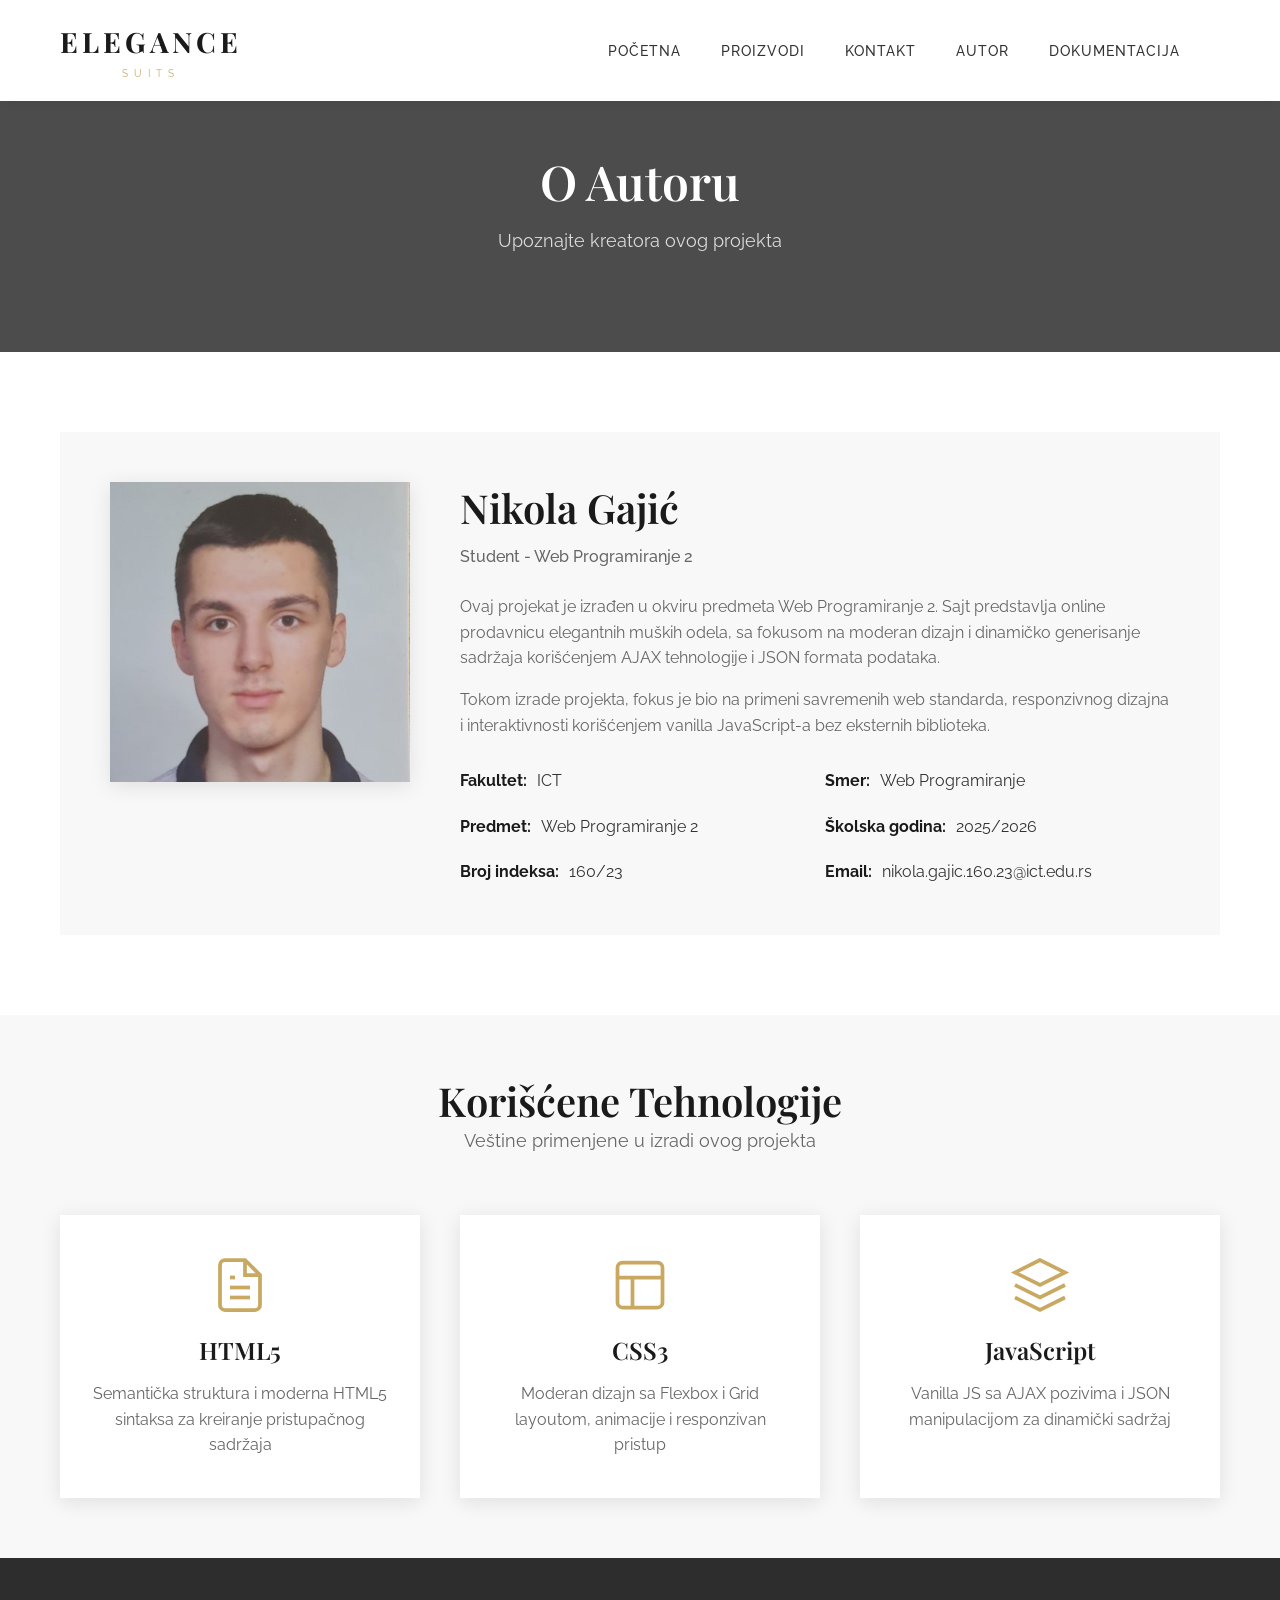
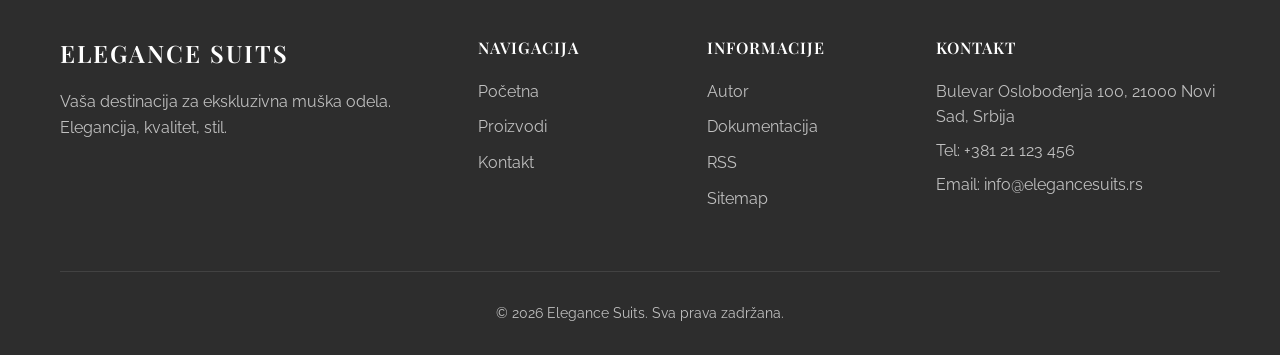
==== commit 5fa477da: "KORPAAAAAAAAAAAAA" ====
--- a/autor.html
+++ b/autor.html
@@ -134,7 +134,20 @@
         <div class="footer-bottom" id="footer-copy-space"></div>
     </div>
     </footer>
-
+<div id="cart-overlay" class="cart-overlay"></div>
+<div id="cart-drawer" class="cart-drawer">
+    <div style="display:flex; justify-content:space-between; align-items:center;">
+        <h3>Tvoja korpa</h3>
+        <button id="close-cart" style="background:none; border:none; font-size:2rem; cursor:pointer;">&times;</button>
+    </div>
+    <div id="mini-cart-items" style="flex:1; overflow-y:auto; margin-top:20px;">
+        </div>
+    <div class="cart-drawer-footer">
+        <p>Ukupno: <strong id="mini-cart-total">0 RSD</strong></p>
+        <a href="korpa.html" class="btn-checkout">IDI NA KASU</a>
+    </div>
+</div>
     <script src="js/main.js"></script>
+    
 </body>
 </html>
--- a/assets/css/style.css
+++ b/assets/css/style.css
@@ -235,6 +235,78 @@
     bottom: -8px;
 }
 
+.cart-icon-wrapper {
+    position: relative;
+    display: flex;
+    align-items: center;
+}
+
+#cart-count {
+    background-color: var(--color-accent);
+    color: var(--color-primary);
+    font-size: 0.7rem;
+    font-weight: bold;
+    padding: 2px 6px;
+    border-radius: 50%;
+    position: absolute;
+    top: -10px;
+    right: -15px;
+    min-width: 18px;
+    text-align: center;
+}
+
+/* Mini Cart Drawer */
+.cart-drawer {
+    position: fixed;
+    top: 0;
+    right: -400px; /* Sakriveno */
+    width: 350px;
+    height: 100vh;
+    background: #fff;
+    z-index: 3000;
+    box-shadow: -5px 0 15px rgba(0,0,0,0.2);
+    transition: 0.4s;
+    display: flex;
+    flex-direction: column;
+    padding: 20px;
+}
+.cart-drawer.active { right: 0; }
+
+.cart-overlay {
+    position: fixed;
+    top: 0; left: 0; width: 100%; height: 100%;
+    background: rgba(0,0,0,0.5);
+    z-index: 2999;
+    display: none;
+}
+.cart-overlay.active { display: block; }
+
+.cart-item-mini {
+    display: flex;
+    align-items: center;
+    gap: 10px;
+    padding: 10px 0;
+    border-bottom: 1px solid #eee;
+}
+.cart-item-mini img { width: 50px; height: 60px; object-fit: cover; }
+.cart-item-info h4 { font-size: 0.9rem; margin: 0; }
+
+.cart-drawer-footer {
+    margin-top: auto;
+    padding-top: 20px;
+    border-top: 2px solid #eee;
+}
+.btn-checkout {
+    display: block;
+    width: 100%;
+    background: var(--color-primary);
+    color: #fff;
+    text-align: center;
+    padding: 12px;
+    text-decoration: none;
+    margin-top: 10px;
+}
+
 /* 
    HERO sekcija
 */
@@ -855,7 +927,57 @@
     color: var(--color-primary);
 }
 
-
+/* ========================================
+   PAGINACIJA (LOAD MORE) & KORPA
+   ======================================== */
+
+.pagination-wrapper {
+    display: flex;
+    justify-content: center;
+    padding: 60px 0;
+    width: 100%;
+}
+
+.btn-load-more {
+    display: none; /* JS kontroliše vidljivost */
+    padding: 16px 45px;
+    background-color: transparent;
+    border: 2px solid var(--color-primary);
+    color: var(--color-primary);
+    font-family: var(--font-body);
+    text-transform: uppercase;
+    font-weight: 600;
+    letter-spacing: 2px;
+    cursor: pointer;
+    transition: var(--transition);
+}
+
+.btn-load-more:hover {
+    background-color: var(--color-primary);
+    color: var(--color-white);
+}
+
+/* Dugme za korpu unutar product-card */
+.btn-add-to-cart {
+    width: 100%;
+    margin-top: 15px;
+    padding: 12px;
+    font-family: var(--font-body);
+    font-size: 0.8rem;
+    font-weight: 600;
+    background-color: var(--color-primary);
+    color: var(--color-white);
+    border: none;
+    text-transform: uppercase;
+    letter-spacing: 1px;
+    cursor: pointer;
+    transition: var(--transition);
+}
+
+.btn-add-to-cart:hover {
+    background-color: var(--color-accent);
+    color: var(--color-primary);
+}
 
 /* ========================================
    RESPONSIVE DESIGN
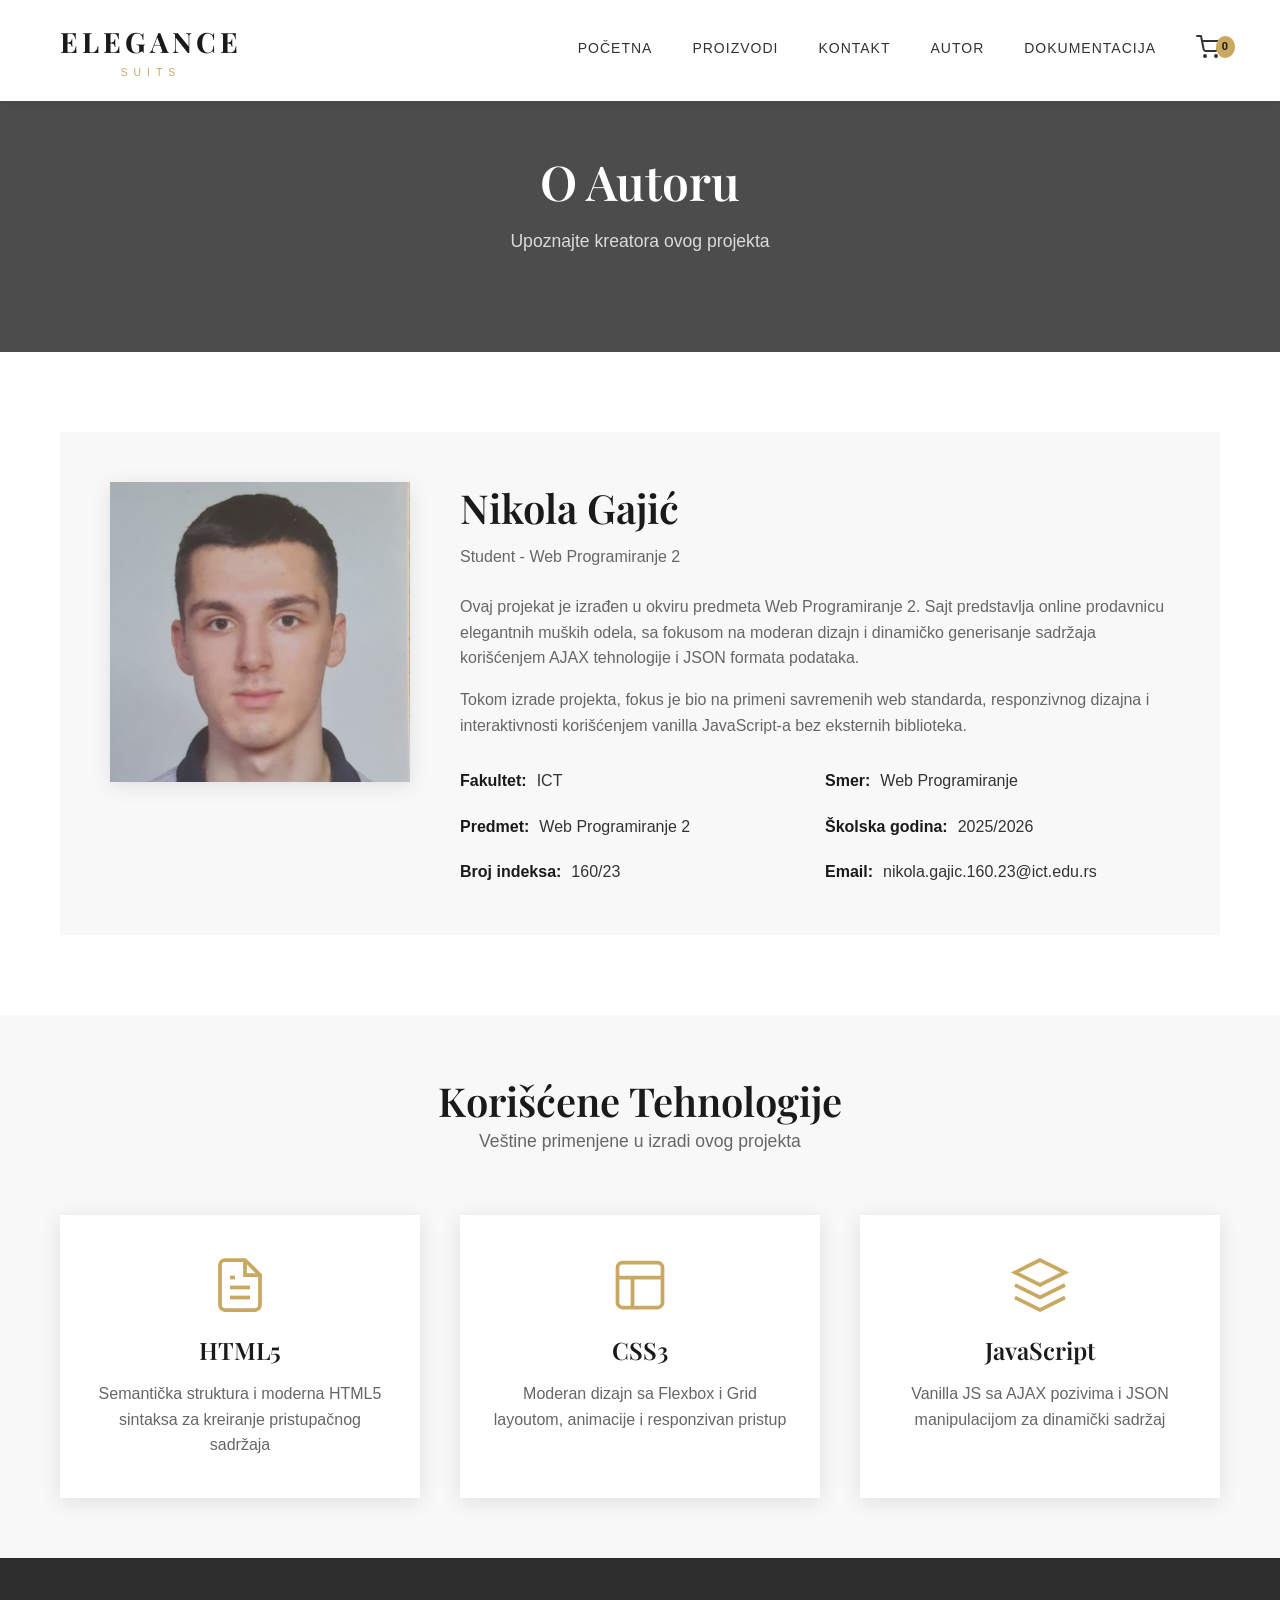
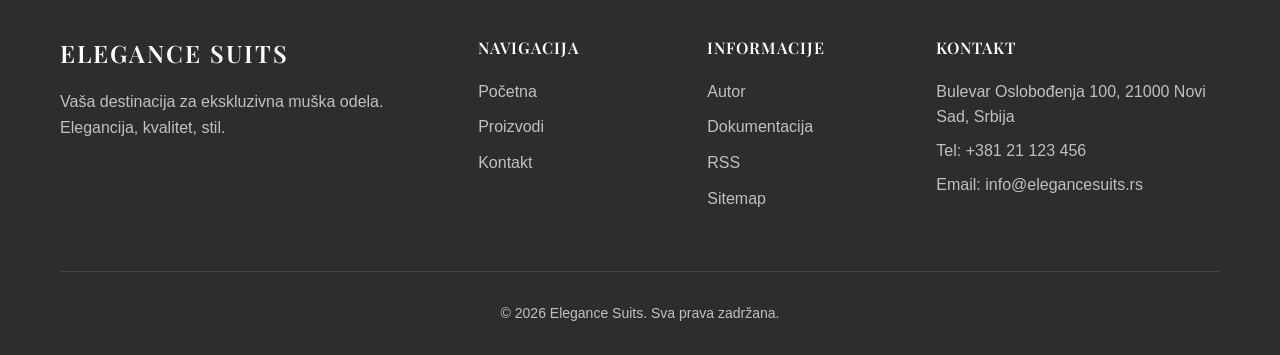
==== commit 01556654: "metaaaa" ====
--- a/autor.html
+++ b/autor.html
@@ -3,6 +3,7 @@
 <head>
     <meta charset="UTF-8">
     <meta name="viewport" content="width=device-width, initial-scale=1.0">
+    <meta description="O autoru sajta">
     <title>O Autoru | Elegance Suits</title>
     <link rel="stylesheet" href="assets/css/style.css">
     <link rel="preconnect" href="https://fonts.googleapis.com">
--- a/assets/css/style.css
+++ b/assets/css/style.css
@@ -13,7 +13,7 @@
     --color-border: #e5e5e5;
     
     --font-heading: 'Playfair Display', serif;
-    --font-body: 'Raleway', sans-serif;
+    --font-body: 'Lato', sans-serif;
     
     --transition: all 0.3s ease;
     --shadow: 0 4px 20px rgba(0, 0, 0, 0.1);
@@ -255,20 +255,22 @@
     text-align: center;
 }
 
-/* Mini Cart Drawer */
+/* ========================================
+   MINI CART DRAWER (DESNI PANEL)
+   ======================================== */
 .cart-drawer {
     position: fixed;
     top: 0;
-    right: -400px; /* Sakriveno */
+    right: -400px; 
     width: 350px;
     height: 100vh;
     background: #fff;
     z-index: 3000;
     box-shadow: -5px 0 15px rgba(0,0,0,0.2);
-    transition: 0.4s;
+    transition: 0.4s ease;
     display: flex;
     flex-direction: column;
-    padding: 20px;
+    padding: 25px;
 }
 .cart-drawer.active { right: 0; }
 
@@ -281,30 +283,188 @@
 }
 .cart-overlay.active { display: block; }
 
+/* Zaglavlje Drawera */
+.cart-drawer-header {
+    display: flex;
+    justify-content: space-between;
+    align-items: center;
+    border-bottom: 1px solid #eee;
+    padding-bottom: 15px;
+}
+
+.cart-drawer-header h3 {
+    font-family: 'Playfair Display', serif; 
+    font-size: 1.5rem;
+    margin: 0;
+    color: var(--color-primary);
+}
+
+#close-cart {
+    background: none;
+    border: none;
+    font-size: 2.5rem;
+    cursor: pointer;
+    line-height: 1;
+    color: var(--primary-color); /* Ili crna ako nemaš varijablu */
+}
+
+#close-cart:hover {
+    color: var(--color-primary); 
+    transform: rotate(90deg); 
+}
+
+/* Osiguranje za listu artikala */
+#mini-cart-items {
+    flex: 1;
+    overflow-y: auto;
+    margin-top: 20px;
+    padding-right: 5px;
+}
+
+#mini-cart-items::-webkit-scrollbar {
+    width: 5px;
+}
+
+#mini-cart-items::-webkit-scrollbar-thumb {
+    background: #ccc;
+    border-radius: 10px;
+}
+
+/* Stavka u mini korpi */
 .cart-item-mini {
     display: flex;
     align-items: center;
-    gap: 10px;
-    padding: 10px 0;
-    border-bottom: 1px solid #eee;
-}
-.cart-item-mini img { width: 50px; height: 60px; object-fit: cover; }
-.cart-item-info h4 { font-size: 0.9rem; margin: 0; }
-
+    gap: 12px;
+    padding: 15px 0;
+    border-bottom: 1px solid #f5f5f5;
+    position: relative; 
+}
+
+.cart-img-mini { 
+    width: 55px; 
+    height: 70px; 
+    object-fit: cover; 
+    border-radius: 3px;
+    flex-shrink: 0; 
+}
+
+.cart-item-info { 
+    flex: 1; 
+}
+
+.cart-item-info h4 { 
+    font-size: 0.9rem; 
+    margin: 0 0 5px 0; 
+    font-family: var(--font-heading);
+    color: var(--color-primary);
+    line-height: 1.2;
+}
+
+.cart-item-info p {
+    font-size: 0.85rem;
+    margin-bottom: 8px;
+    color: #666;
+}
+
+
+.cart-item-actions {
+    display: flex;
+    flex-direction: column;
+    align-items: flex-end; 
+    gap: 8px;
+    min-width: 85px; 
+}
+
+.qty-mini {
+    display: flex;
+    align-items: center;
+    gap: 8px;
+    background: #f8f8f8;
+    padding: 4px 8px;
+    border-radius: 4px;
+    border: 1px solid #eee;
+}
+
+.btn-qty-mini {
+    background: none;
+    border: none;
+    font-size: 1.1rem;
+    font-weight: bold;
+    cursor: pointer;
+    color: var(--color-primary);
+    line-height: 1;
+    transition: 0.2s;
+}
+
+.btn-qty-mini:hover {
+    color: var(--color-accent);
+}
+
+.qty-mini span {
+    font-size: 0.85rem;
+    font-weight: 600;
+    min-width: 15px;
+    text-align: center;
+}
+
+
+.btn-remove-mini {
+    background: none;
+    border: none;
+    color: #bbb; 
+    cursor: pointer;
+    font-size: 0.9rem; 
+    padding: 5px;
+    transition: 0.3s;
+    display: flex;
+    align-items: center;
+    justify-content: center;
+}
+
+.btn-remove-mini:hover {
+    color: #e74c3c; 
+}
+
+/* Footer Drawera */
 .cart-drawer-footer {
     margin-top: auto;
     padding-top: 20px;
     border-top: 2px solid #eee;
 }
+
+.cart-total-row {
+    display: flex;
+    justify-content: space-between;
+    align-items: center;
+    margin-bottom: 15px;
+}
+
 .btn-checkout {
     display: block;
     width: 100%;
     background: var(--color-primary);
     color: #fff;
     text-align: center;
-    padding: 12px;
+    padding: 14px;
     text-decoration: none;
-    margin-top: 10px;
+    text-transform: uppercase;
+    font-weight: 600;
+    letter-spacing: 1px;
+    transition: var(--transition);
+}
+
+.btn-checkout:hover {
+    background: var(--color-accent);
+    color: var(--color-primary);
+}
+
+.btn-view-cart {
+    display: block;
+    text-align: center;
+    margin-top: 15px;
+    color: var(--color-primary);
+    font-size: 0.85rem;
+    text-decoration: underline;
 }
 
 /* 
@@ -555,6 +715,7 @@
 .newsletter-content h2 {
     color: var(--color-white);
     margin-bottom: 15px;
+    font-family: var(--font-heading);
 }
 
 .newsletter-content p {
@@ -568,6 +729,13 @@
     gap: 15px;
     max-width: 500px;
     margin: 0 auto;
+}
+
+@media (max-width: 576px) {
+    .newsletter-form {
+        flex-direction: column;
+        padding: 0 20px;
+    }
 }
 
 .newsletter-form input {
@@ -576,10 +744,49 @@
     border: none;
     font-family: var(--font-body);
     font-size: 0.9rem;
+    font-variant-numeric: lining-nums;
+    border-radius: 4px; 
 }
 
 .newsletter-form input:focus {
     outline: 2px solid var(--color-accent);
+}
+
+.newsletter-msg {
+    margin-top: 20px;
+    font-family: var(--font-body);
+    font-weight: 500;
+    min-height: 1.5rem; 
+    opacity: 0;
+    visibility: hidden;
+    transition: var(--transition);
+    text-align: center;
+}
+
+.newsletter-msg.active {
+    opacity: 1;
+    visibility: visible;
+}
+
+
+.newsletter-msg.success {
+    color: #2ecc71; 
+}
+
+.newsletter-msg.error {
+    color: #ff7675; 
+}
+
+/* --- RESPONSIVE FIX --- */
+@media (max-width: 576px) {
+    .newsletter-form {
+        flex-direction: column;
+        padding: 0 20px;
+    }
+    
+    .newsletter-form button {
+        width: 100%;
+    }
 }
 
 /* 
@@ -950,6 +1157,13 @@
     letter-spacing: 2px;
     cursor: pointer;
     transition: var(--transition);
+}
+
+/* Dodajemo ovo da bi JS mogao da prikaže dugme */
+.btn-load-more.active {
+    display: inline-block !important; /* !important osigurava da pregazi display: none */
+    visibility: visible !important;
+    opacity: 1 !important;
 }
 
 .btn-load-more:hover {
@@ -979,6 +1193,145 @@
     color: var(--color-primary);
 }
 
+/* --- KORPA STRANICA STILOVI --- */
+.cart-main-content {
+    padding-top: 140px;
+    min-height: 70vh;
+}
+
+.cart-table {
+    width: 100%;
+    border-collapse: collapse;
+    margin-top: 30px;
+    background: var(--color-white);
+}
+
+.cart-table thead tr {
+    border-bottom: 2px solid var(--color-primary);
+    text-align: left;
+}
+
+.cart-table th, 
+.cart-table td {
+    padding: 20px;
+    border-bottom: 1px solid #eee;
+}
+
+/* Stil za ćeliju sa slikom i imenom (umesto inline flex-a) */
+.cart-product-cell {
+    display: flex;
+    align-items: center;
+    gap: 20px;
+}
+
+.cart-product-name {
+    font-weight: 600;
+    font-family: var(--font-heading);
+}
+
+.cart-img {
+    width: 70px;
+    height: 90px;
+    object-fit: cover;
+    border-radius: 4px;
+}
+
+.qty-controls {
+    display: flex;
+    align-items: center;
+    gap: 10px;
+}
+
+.qty-number {
+    font-weight: bold;
+    min-width: 25px;
+    display: inline-block;
+    text-align: center;
+}
+
+.btn-qty {
+    background: #f4f4f4;
+    border: none;
+    width: 30px;
+    height: 30px;
+    cursor: pointer;
+    font-weight: bold;
+    transition: var(--transition);
+}
+
+.btn-qty:hover {
+    background: var(--color-accent);
+}
+
+.btn-remove {
+    background: none;
+    border: none;
+    color: #e74c3c;
+    cursor: pointer;
+    font-size: 1.2rem;
+    transition: var(--transition);
+}
+
+.btn-remove:hover {
+    transform: scale(1.1);
+}
+
+.cart-summary {
+    text-align: right;
+    margin-top: 40px;
+    padding: 20px;
+    border-top: 2px solid var(--color-primary);
+}
+
+.btn-checkout {
+    width: 100%;
+    max-width: 320px;
+    margin-top: 20px;
+    display: inline-block;
+}
+
+/* Klase za kontrolu vidljivosti (umesto .style.display) */
+.order-success {
+    display: none; 
+    background: #d4edda;
+    color: #155724;
+    padding: 30px;
+    border-radius: 8px;
+    text-align: center;
+    margin: 40px 0;
+    border: 1px solid #c3e6cb;
+}
+
+/* Kada JS doda .active, poruka o uspehu se vidi */
+.order-success.active {
+    display: block !important;
+}
+
+/* Klasa za sakrivanje tabele nakon kupovine */
+.hidden {
+    display: none !important;
+}
+
+.order-success i {
+    font-size: 2rem;
+    display: block;
+    margin-bottom: 10px;
+}
+
+.cart-empty-msg {
+    padding: 80px 0;
+    text-align: center;
+}
+
+/* Raleway fix za cifre i cene */
+.cart-table td, 
+.cart-summary h2,
+.price-font {
+    font-variant-numeric: lining-nums;
+}
+
+
+
 /* ========================================
    RESPONSIVE DESIGN
    ======================================== */
